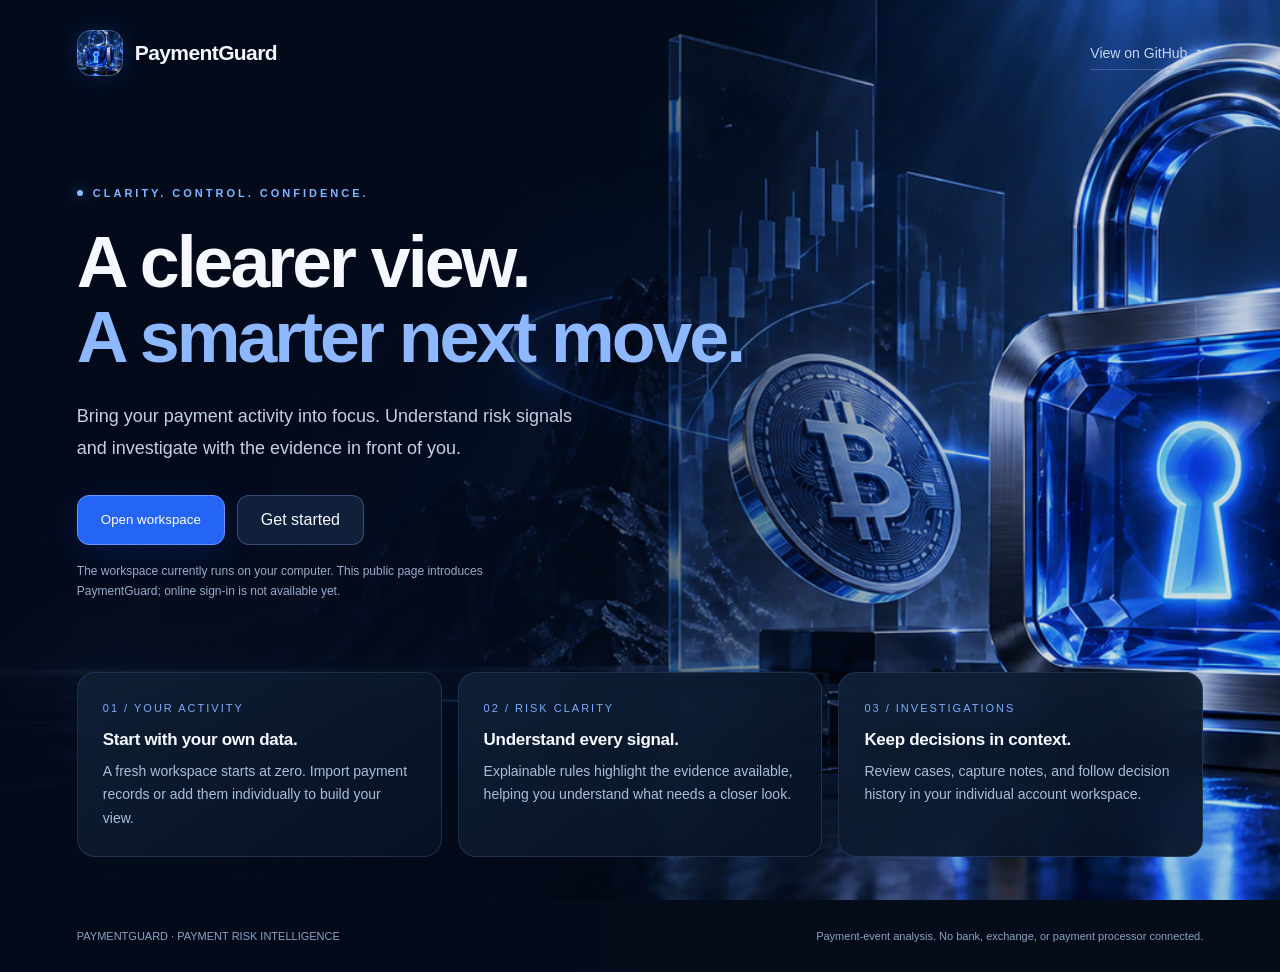
==== index.html @ 78e477b0 "Replace GitHub Pages README with branded welcome page" ====
<!doctype html>
<html lang="en">
<head>
<meta charset="utf-8">
<meta name="viewport" content="width=device-width,initial-scale=1">
<meta name="theme-color" content="#050d19">
<meta name="description" content="PaymentGuard brings payment activity, risk signals, and investigations into one focused workspace.">
<title>PaymentGuard — Clarity. Control. Confidence.</title>
<style>
:root{color-scheme:dark;font-family:Inter,ui-sans-serif,-apple-system,BlinkMacSystemFont,"Segoe UI",sans-serif;color:#f5f8ff;background:#050d19}*{box-sizing:border-box}body{margin:0;min-height:100svh;background:linear-gradient(90deg,rgba(3,10,26,.96) 0%,rgba(3,10,26,.82) 38%,rgba(3,10,26,.12) 78%),url('app/dashboard/static/welcome-security-v1.png') center/cover fixed}a{color:inherit;text-decoration:none}header,main,footer{max-width:1440px;margin:auto;padding-left:6vw;padding-right:6vw}header{display:flex;justify-content:space-between;align-items:center;padding-top:30px;padding-bottom:30px}.brand{display:flex;align-items:center;gap:12px;font-size:21px;font-weight:750;letter-spacing:-.6px}.logo{width:46px;height:46px;border-radius:14px;background:url('app/dashboard/static/welcome-security-v1.png') 82% 47%/auto 125%;border:1px solid #8bbcff55;box-shadow:0 0 24px #216cff33}.nav{font-size:14px;color:#c3d3ed;border-bottom:1px solid #789aca66;padding:8px 0}main{padding-top:clamp(45px,9vh,115px);padding-bottom:70px}.eyebrow{font-size:11px;letter-spacing:3px;font-weight:750;color:#82b5ff;display:flex;align-items:center;gap:10px}.eyebrow:before{content:"";width:6px;height:6px;border-radius:50%;background:#8bbbff;box-shadow:0 0 15px #4b8fff}h1{font-size:clamp(48px,5.6vw,80px);line-height:1.04;letter-spacing:-3px;max-width:720px;margin:26px 0}h1 span{color:#8db8ff}.intro{font-size:18px;line-height:1.8;color:#c3d0e5;max-width:500px;margin:0 0 30px}.actions{display:flex;gap:12px;flex-wrap:wrap}.button{display:inline-flex;justify-content:center;align-items:center;min-height:50px;padding:0 23px;border:1px solid #83a8ea55;border-radius:12px;background:#132440d9;font:600 14px inherit;cursor:pointer;transition:transform .2s,box-shadow .2s,background .2s}.primary{background:#2465f5;border-color:#6794ff;box-shadow:0 8px 32px #064bde35}.button:hover{transform:translateY(-3px);box-shadow:0 10px 32px #276ef555;background:#2453a4}.primary:hover{background:#3879ff}.button:active{transform:translateY(0) scale(.98)}a:focus-visible,button:focus-visible{outline:3px solid #b4d7ff;outline-offset:5px}.note{color:#98accb;font-size:12px;line-height:1.7;max-width:490px;margin:16px 0 0}.features{margin-top:70px;display:grid;grid-template-columns:repeat(3,1fr);gap:16px}.card{padding:25px;border:1px solid #7fa5e52b;border-radius:18px;background:linear-gradient(145deg,#0f2036ed,#071224e8);backdrop-filter:blur(18px)}.index{color:#7eacfa;font-size:11px;letter-spacing:2px}.card h2{font-size:17px;margin:14px 0 10px;font-weight:650;letter-spacing:-.3px}.card p{font-size:14px;line-height:1.7;color:#aabdd7;margin:0}footer{display:flex;justify-content:space-between;gap:20px;padding-bottom:26px;font-size:11px;line-height:1.7;color:#8ba2c1}dialog{max-width:510px;width:calc(100% - 36px);border:1px solid #628ac077;border-radius:20px;background:#0d1b30;color:#eef4ff;padding:32px;box-shadow:0 30px 120px #0009}dialog::backdrop{background:#030913b8;backdrop-filter:blur(8px)}dialog h2{margin-top:0;letter-spacing:-.6px}dialog p{color:#b9c9df;line-height:1.7}dialog .actions{margin-top:24px}.close{position:absolute;right:14px;top:10px;border:0;background:none;color:#c9d9f0;font-size:28px;cursor:pointer;padding:4px 10px}@media(min-width:1600px){body{background-position:center 45%}}@media(max-width:700px){body{background-image:linear-gradient(180deg,#030a1bd9,#030a1bc9 55%,#030a1bf5),url('app/dashboard/static/welcome-security-v1.png');background-position:65% top;background-attachment:scroll}header,main,footer{padding-left:24px;padding-right:24px}header{padding-top:22px}.brand{font-size:19px}.nav{font-size:12px}main{padding-top:42px}h1{letter-spacing:-2px}.intro{font-size:16px}.features{grid-template-columns:1fr;margin-top:44px;gap:12px}.card{padding:22px}.actions .button{flex:1;white-space:nowrap}footer{flex-direction:column;gap:6px}}@media(prefers-reduced-motion:reduce){*{transition:none!important}}
</style>
</head>
<body>
<header><a class="brand" href="./" aria-label="PaymentGuard home"><span class="logo" aria-hidden="true"></span>PaymentGuard</a><a class="nav" href="https://github.com/jrsamily-jpg/PaymentGuard-AI">View on GitHub ↗</a></header>
<main>
<div class="eyebrow">CLARITY. CONTROL. CONFIDENCE.</div>
<h1>A clearer view.<br><span>A smarter next move.</span></h1>
<p class="intro">Bring your payment activity into focus. Understand risk signals and investigate with the evidence in front of you.</p>
<div class="actions"><button class="button primary" id="open-app">Open workspace</button><a class="button" href="https://github.com/jrsamily-jpg/PaymentGuard-AI#run-locally">Get started</a></div>
<p class="note">The workspace currently runs on your computer. This public page introduces PaymentGuard; online sign-in is not available yet.</p>
<section class="features" aria-label="Inside PaymentGuard">
<article class="card"><span class="index">01 / YOUR ACTIVITY</span><h2>Start with your own data.</h2><p>A fresh workspace starts at zero. Import payment records or add them individually to build your view.</p></article>
<article class="card"><span class="index">02 / RISK CLARITY</span><h2>Understand every signal.</h2><p>Explainable rules highlight the evidence available, helping you understand what needs a closer look.</p></article>
<article class="card"><span class="index">03 / INVESTIGATIONS</span><h2>Keep decisions in context.</h2><p>Review cases, capture notes, and follow decision history in your individual account workspace.</p></article>
</section>
</main>
<footer><span>PAYMENTGUARD · PAYMENT RISK INTELLIGENCE</span><span>Payment-event analysis. No bank, exchange, or payment processor connected.</span></footer>
<dialog id="workspace-dialog" aria-labelledby="dialog-title"><button class="close" aria-label="Close">×</button><h2 id="dialog-title">Open your workspace</h2><p>If PaymentGuard is already running on this computer, open the local app below. Your accounts and records stay in that installation.</p><p>Using a different device? Follow the setup guide to install PaymentGuard. A hosted workspace is not available yet.</p><div class="actions"><a class="button primary" href="http://127.0.0.1:8501/" target="_blank" rel="noopener">Open local app ↗</a><a class="button" href="https://github.com/jrsamily-jpg/PaymentGuard-AI#run-locally">Setup guide</a></div></dialog>
<script>
const dialog=document.querySelector('#workspace-dialog');
document.querySelector('#open-app').addEventListener('click',()=>dialog.showModal());
dialog.querySelector('.close').addEventListener('click',()=>dialog.close());
dialog.addEventListener('click',event=>{if(event.target===dialog){const r=dialog.getBoundingClientRect();if(event.clientX<r.left||event.clientX>r.right||event.clientY<r.top||event.clientY>r.bottom)dialog.close();}});
</script>
</body>
</html>
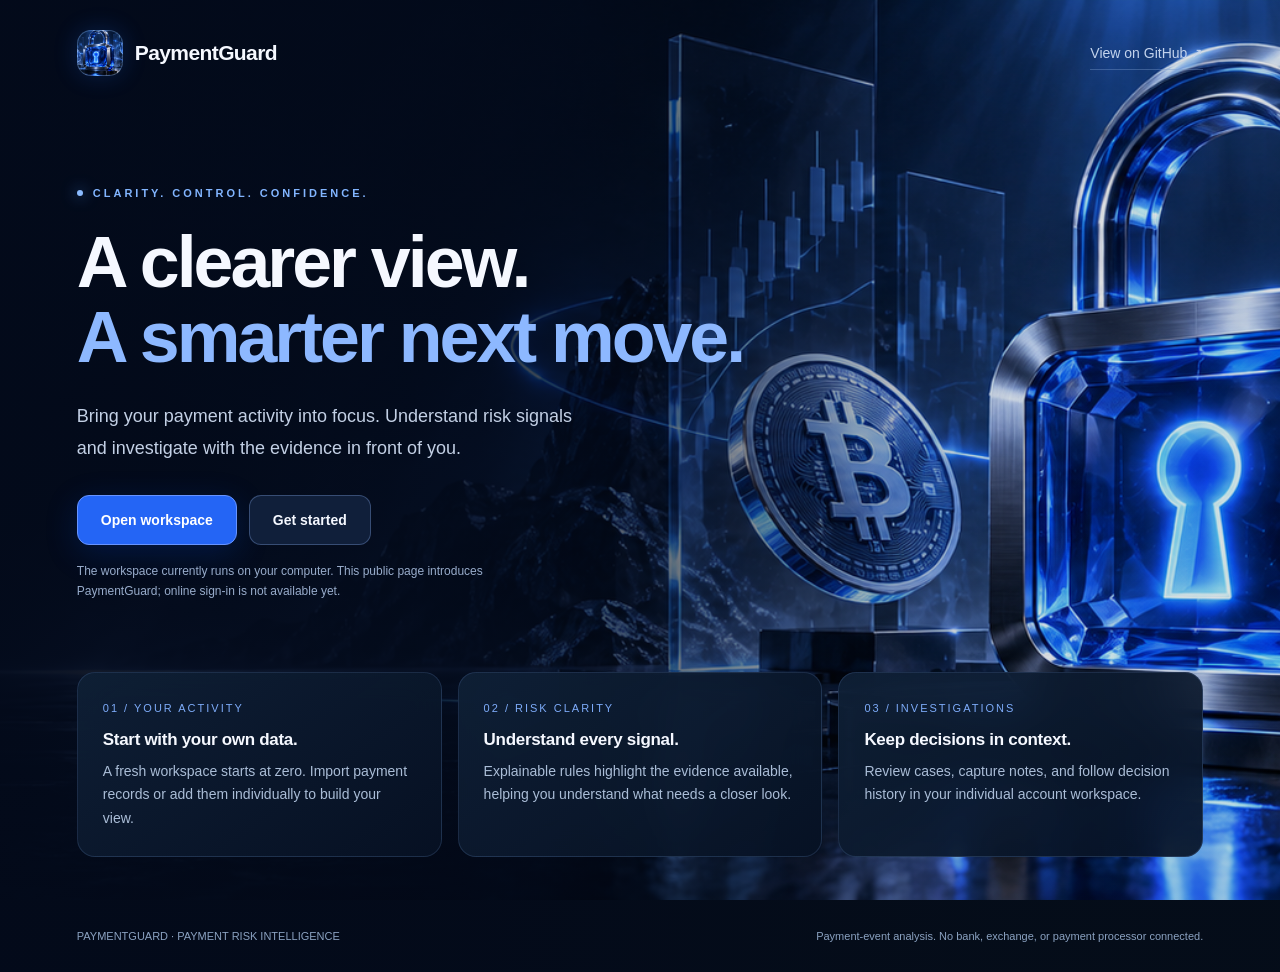
==== commit 26e2e97a: "Keep landing page button typography consistent" ====
--- a/index.html
+++ b/index.html
@@ -7,7 +7,7 @@
 <meta name="description" content="PaymentGuard brings payment activity, risk signals, and investigations into one focused workspace.">
 <title>PaymentGuard — Clarity. Control. Confidence.</title>
 <style>
-:root{color-scheme:dark;font-family:Inter,ui-sans-serif,-apple-system,BlinkMacSystemFont,"Segoe UI",sans-serif;color:#f5f8ff;background:#050d19}*{box-sizing:border-box}body{margin:0;min-height:100svh;background:linear-gradient(90deg,rgba(3,10,26,.96) 0%,rgba(3,10,26,.82) 38%,rgba(3,10,26,.12) 78%),url('app/dashboard/static/welcome-security-v1.png') center/cover fixed}a{color:inherit;text-decoration:none}header,main,footer{max-width:1440px;margin:auto;padding-left:6vw;padding-right:6vw}header{display:flex;justify-content:space-between;align-items:center;padding-top:30px;padding-bottom:30px}.brand{display:flex;align-items:center;gap:12px;font-size:21px;font-weight:750;letter-spacing:-.6px}.logo{width:46px;height:46px;border-radius:14px;background:url('app/dashboard/static/welcome-security-v1.png') 82% 47%/auto 125%;border:1px solid #8bbcff55;box-shadow:0 0 24px #216cff33}.nav{font-size:14px;color:#c3d3ed;border-bottom:1px solid #789aca66;padding:8px 0}main{padding-top:clamp(45px,9vh,115px);padding-bottom:70px}.eyebrow{font-size:11px;letter-spacing:3px;font-weight:750;color:#82b5ff;display:flex;align-items:center;gap:10px}.eyebrow:before{content:"";width:6px;height:6px;border-radius:50%;background:#8bbbff;box-shadow:0 0 15px #4b8fff}h1{font-size:clamp(48px,5.6vw,80px);line-height:1.04;letter-spacing:-3px;max-width:720px;margin:26px 0}h1 span{color:#8db8ff}.intro{font-size:18px;line-height:1.8;color:#c3d0e5;max-width:500px;margin:0 0 30px}.actions{display:flex;gap:12px;flex-wrap:wrap}.button{display:inline-flex;justify-content:center;align-items:center;min-height:50px;padding:0 23px;border:1px solid #83a8ea55;border-radius:12px;background:#132440d9;font:600 14px inherit;cursor:pointer;transition:transform .2s,box-shadow .2s,background .2s}.primary{background:#2465f5;border-color:#6794ff;box-shadow:0 8px 32px #064bde35}.button:hover{transform:translateY(-3px);box-shadow:0 10px 32px #276ef555;background:#2453a4}.primary:hover{background:#3879ff}.button:active{transform:translateY(0) scale(.98)}a:focus-visible,button:focus-visible{outline:3px solid #b4d7ff;outline-offset:5px}.note{color:#98accb;font-size:12px;line-height:1.7;max-width:490px;margin:16px 0 0}.features{margin-top:70px;display:grid;grid-template-columns:repeat(3,1fr);gap:16px}.card{padding:25px;border:1px solid #7fa5e52b;border-radius:18px;background:linear-gradient(145deg,#0f2036ed,#071224e8);backdrop-filter:blur(18px)}.index{color:#7eacfa;font-size:11px;letter-spacing:2px}.card h2{font-size:17px;margin:14px 0 10px;font-weight:650;letter-spacing:-.3px}.card p{font-size:14px;line-height:1.7;color:#aabdd7;margin:0}footer{display:flex;justify-content:space-between;gap:20px;padding-bottom:26px;font-size:11px;line-height:1.7;color:#8ba2c1}dialog{max-width:510px;width:calc(100% - 36px);border:1px solid #628ac077;border-radius:20px;background:#0d1b30;color:#eef4ff;padding:32px;box-shadow:0 30px 120px #0009}dialog::backdrop{background:#030913b8;backdrop-filter:blur(8px)}dialog h2{margin-top:0;letter-spacing:-.6px}dialog p{color:#b9c9df;line-height:1.7}dialog .actions{margin-top:24px}.close{position:absolute;right:14px;top:10px;border:0;background:none;color:#c9d9f0;font-size:28px;cursor:pointer;padding:4px 10px}@media(min-width:1600px){body{background-position:center 45%}}@media(max-width:700px){body{background-image:linear-gradient(180deg,#030a1bd9,#030a1bc9 55%,#030a1bf5),url('app/dashboard/static/welcome-security-v1.png');background-position:65% top;background-attachment:scroll}header,main,footer{padding-left:24px;padding-right:24px}header{padding-top:22px}.brand{font-size:19px}.nav{font-size:12px}main{padding-top:42px}h1{letter-spacing:-2px}.intro{font-size:16px}.features{grid-template-columns:1fr;margin-top:44px;gap:12px}.card{padding:22px}.actions .button{flex:1;white-space:nowrap}footer{flex-direction:column;gap:6px}}@media(prefers-reduced-motion:reduce){*{transition:none!important}}
+:root{color-scheme:dark;font-family:Inter,ui-sans-serif,-apple-system,BlinkMacSystemFont,"Segoe UI",sans-serif;color:#f5f8ff;background:#050d19}*{box-sizing:border-box}body{margin:0;min-height:100svh;background:linear-gradient(90deg,rgba(3,10,26,.96) 0%,rgba(3,10,26,.82) 38%,rgba(3,10,26,.12) 78%),url('app/dashboard/static/welcome-security-v1.png') center/cover fixed}a{color:inherit;text-decoration:none}header,main,footer{max-width:1440px;margin:auto;padding-left:6vw;padding-right:6vw}header{display:flex;justify-content:space-between;align-items:center;padding-top:30px;padding-bottom:30px}.brand{display:flex;align-items:center;gap:12px;font-size:21px;font-weight:750;letter-spacing:-.6px}.logo{width:46px;height:46px;border-radius:14px;background:url('app/dashboard/static/welcome-security-v1.png') 82% 47%/auto 125%;border:1px solid #8bbcff55;box-shadow:0 0 24px #216cff33}.nav{font-size:14px;color:#c3d3ed;border-bottom:1px solid #789aca66;padding:8px 0}main{padding-top:clamp(45px,9vh,115px);padding-bottom:70px}.eyebrow{font-size:11px;letter-spacing:3px;font-weight:750;color:#82b5ff;display:flex;align-items:center;gap:10px}.eyebrow:before{content:"";width:6px;height:6px;border-radius:50%;background:#8bbbff;box-shadow:0 0 15px #4b8fff}h1{font-size:clamp(48px,5.6vw,80px);line-height:1.04;letter-spacing:-3px;max-width:720px;margin:26px 0}h1 span{color:#8db8ff}.intro{font-size:18px;line-height:1.8;color:#c3d0e5;max-width:500px;margin:0 0 30px}.actions{display:flex;gap:12px;flex-wrap:wrap}.button{display:inline-flex;justify-content:center;align-items:center;min-height:50px;padding:0 23px;border:1px solid #83a8ea55;border-radius:12px;background:#132440d9;font-family:inherit;font-size:14px;font-weight:600;cursor:pointer;transition:transform .2s,box-shadow .2s,background .2s}.primary{background:#2465f5;border-color:#6794ff;box-shadow:0 8px 32px #064bde35}.button:hover{transform:translateY(-3px);box-shadow:0 10px 32px #276ef555;background:#2453a4}.primary:hover{background:#3879ff}.button:active{transform:translateY(0) scale(.98)}a:focus-visible,button:focus-visible{outline:3px solid #b4d7ff;outline-offset:5px}.note{color:#98accb;font-size:12px;line-height:1.7;max-width:490px;margin:16px 0 0}.features{margin-top:70px;display:grid;grid-template-columns:repeat(3,1fr);gap:16px}.card{padding:25px;border:1px solid #7fa5e52b;border-radius:18px;background:linear-gradient(145deg,#0f2036ed,#071224e8);backdrop-filter:blur(18px)}.index{color:#7eacfa;font-size:11px;letter-spacing:2px}.card h2{font-size:17px;margin:14px 0 10px;font-weight:650;letter-spacing:-.3px}.card p{font-size:14px;line-height:1.7;color:#aabdd7;margin:0}footer{display:flex;justify-content:space-between;gap:20px;padding-bottom:26px;font-size:11px;line-height:1.7;color:#8ba2c1}dialog{max-width:510px;width:calc(100% - 36px);border:1px solid #628ac077;border-radius:20px;background:#0d1b30;color:#eef4ff;padding:32px;box-shadow:0 30px 120px #0009}dialog::backdrop{background:#030913b8;backdrop-filter:blur(8px)}dialog h2{margin-top:0;letter-spacing:-.6px}dialog p{color:#b9c9df;line-height:1.7}dialog .actions{margin-top:24px}.close{position:absolute;right:14px;top:10px;border:0;background:none;color:#c9d9f0;font-size:28px;cursor:pointer;padding:4px 10px}@media(min-width:1600px){body{background-position:center 45%}}@media(max-width:700px){body{background-image:linear-gradient(180deg,#030a1bd9,#030a1bc9 55%,#030a1bf5),url('app/dashboard/static/welcome-security-v1.png');background-position:65% top;background-attachment:scroll}header,main,footer{padding-left:24px;padding-right:24px}header{padding-top:22px}.brand{font-size:19px}.nav{font-size:12px}main{padding-top:42px}h1{letter-spacing:-2px}.intro{font-size:16px}.features{grid-template-columns:1fr;margin-top:44px;gap:12px}.card{padding:22px}.actions .button{flex:1;white-space:nowrap}footer{flex-direction:column;gap:6px}}@media(prefers-reduced-motion:reduce){*{transition:none!important}}
 </style>
 </head>
 <body>
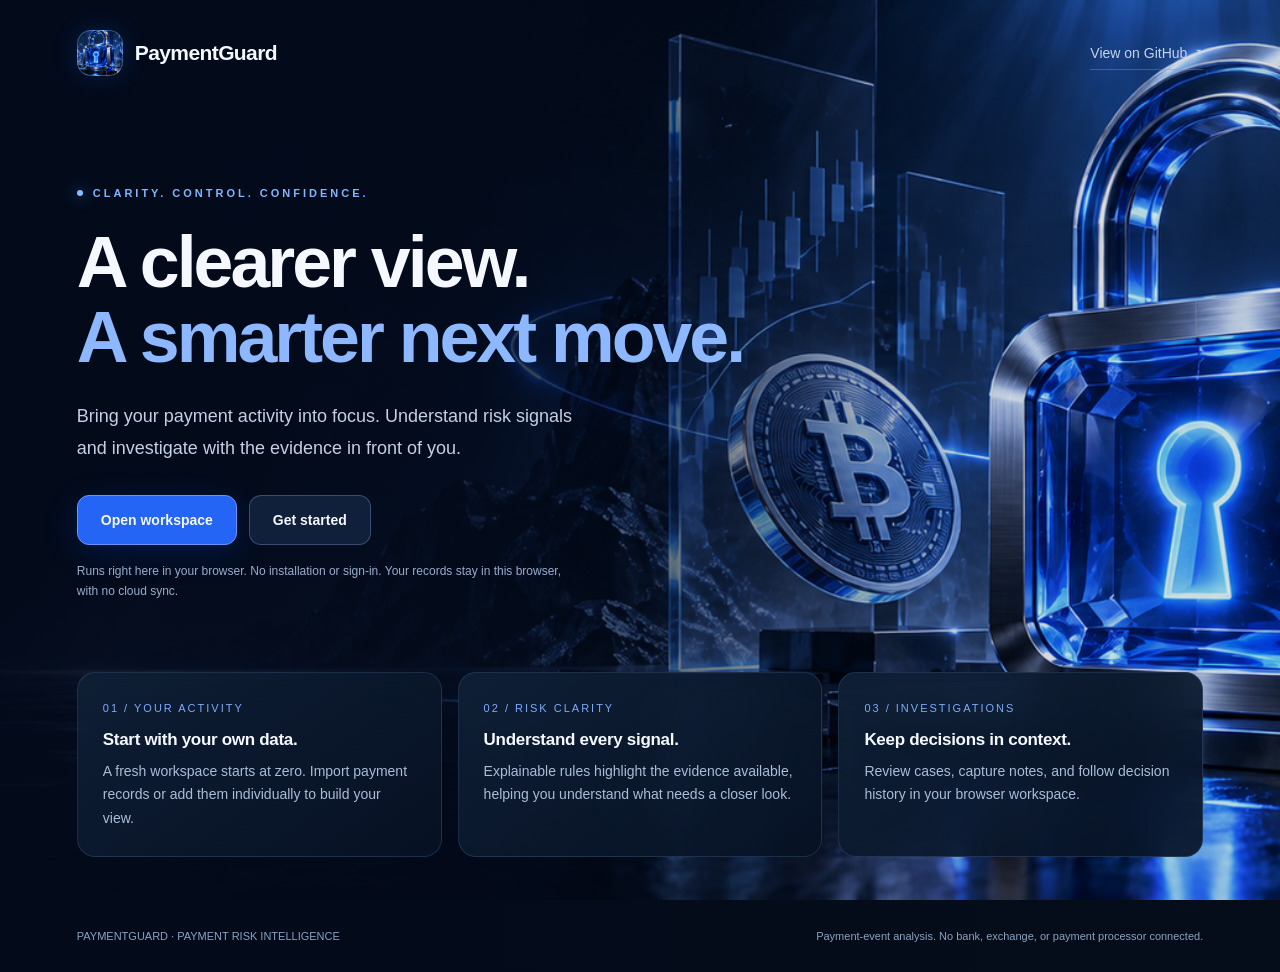
==== commit 401b8ff0: "Add complete browser workspace for GitHub Pages" ====
--- a/index.html
+++ b/index.html
@@ -16,21 +16,14 @@
 <div class="eyebrow">CLARITY. CONTROL. CONFIDENCE.</div>
 <h1>A clearer view.<br><span>A smarter next move.</span></h1>
 <p class="intro">Bring your payment activity into focus. Understand risk signals and investigate with the evidence in front of you.</p>
-<div class="actions"><button class="button primary" id="open-app">Open workspace</button><a class="button" href="https://github.com/jrsamily-jpg/PaymentGuard-AI#run-locally">Get started</a></div>
-<p class="note">The workspace currently runs on your computer. This public page introduces PaymentGuard; online sign-in is not available yet.</p>
+<div class="actions"><a class="button primary" href="workspace.html">Open workspace</a><a class="button" href="workspace.html">Get started</a></div>
+<p class="note">Runs right here in your browser. No installation or sign-in. Your records stay in this browser, with no cloud sync.</p>
 <section class="features" aria-label="Inside PaymentGuard">
 <article class="card"><span class="index">01 / YOUR ACTIVITY</span><h2>Start with your own data.</h2><p>A fresh workspace starts at zero. Import payment records or add them individually to build your view.</p></article>
 <article class="card"><span class="index">02 / RISK CLARITY</span><h2>Understand every signal.</h2><p>Explainable rules highlight the evidence available, helping you understand what needs a closer look.</p></article>
-<article class="card"><span class="index">03 / INVESTIGATIONS</span><h2>Keep decisions in context.</h2><p>Review cases, capture notes, and follow decision history in your individual account workspace.</p></article>
+<article class="card"><span class="index">03 / INVESTIGATIONS</span><h2>Keep decisions in context.</h2><p>Review cases, capture notes, and follow decision history in your browser workspace.</p></article>
 </section>
 </main>
 <footer><span>PAYMENTGUARD · PAYMENT RISK INTELLIGENCE</span><span>Payment-event analysis. No bank, exchange, or payment processor connected.</span></footer>
-<dialog id="workspace-dialog" aria-labelledby="dialog-title"><button class="close" aria-label="Close">×</button><h2 id="dialog-title">Open your workspace</h2><p>If PaymentGuard is already running on this computer, open the local app below. Your accounts and records stay in that installation.</p><p>Using a different device? Follow the setup guide to install PaymentGuard. A hosted workspace is not available yet.</p><div class="actions"><a class="button primary" href="http://127.0.0.1:8501/" target="_blank" rel="noopener">Open local app ↗</a><a class="button" href="https://github.com/jrsamily-jpg/PaymentGuard-AI#run-locally">Setup guide</a></div></dialog>
-<script>
-const dialog=document.querySelector('#workspace-dialog');
-document.querySelector('#open-app').addEventListener('click',()=>dialog.showModal());
-dialog.querySelector('.close').addEventListener('click',()=>dialog.close());
-dialog.addEventListener('click',event=>{if(event.target===dialog){const r=dialog.getBoundingClientRect();if(event.clientX<r.left||event.clientX>r.right||event.clientY<r.top||event.clientY>r.bottom)dialog.close();}});
-</script>
 </body>
 </html>
